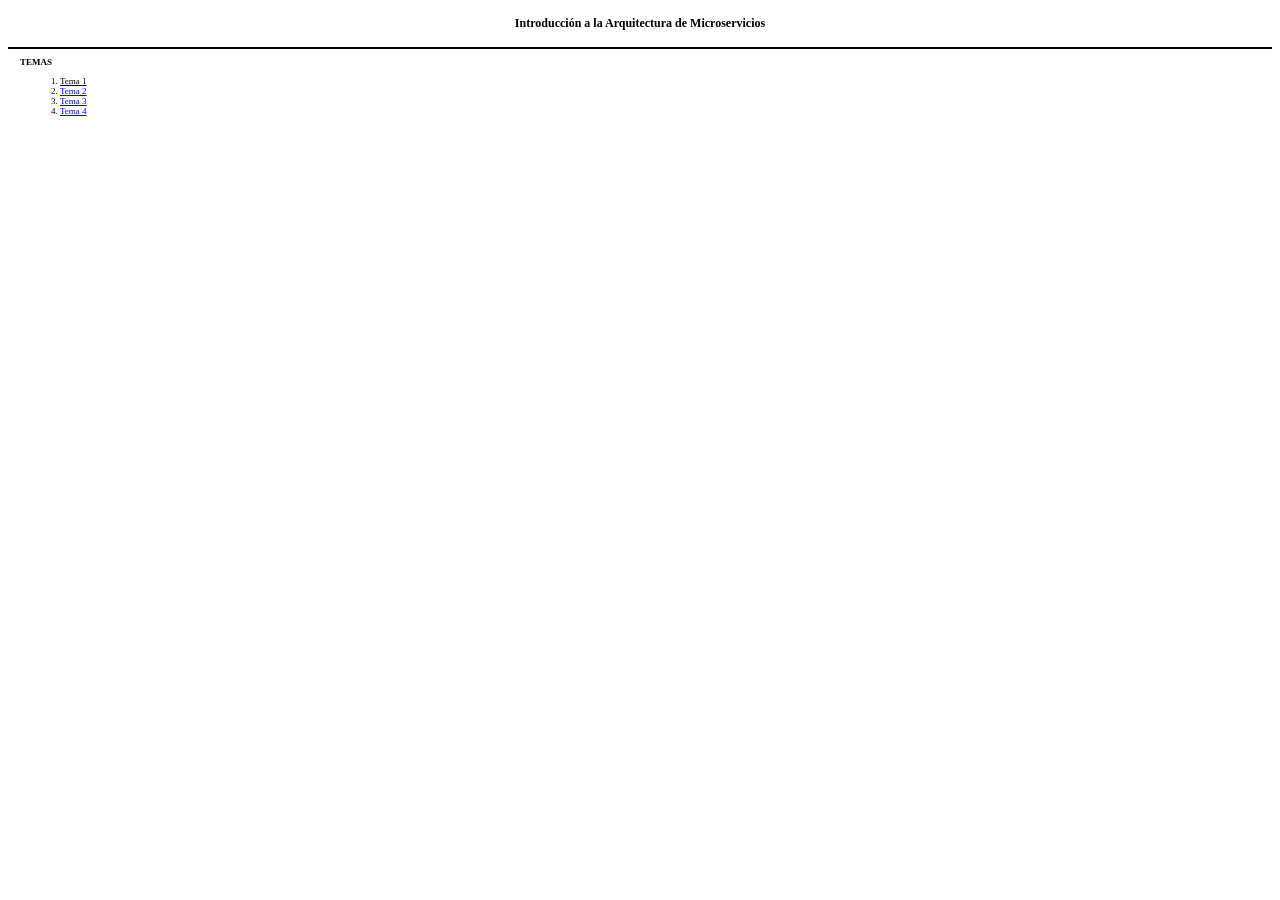
==== index.html @ 933d82dc "avance tarea pagina web" ====
<!DOCTYPE html>
<html lang="en">
<head>
    <meta charset="UTF-8">
    <meta name="viewport" content="width=device-width, initial-scale=1.0">
    <link rel="stylesheet" href="style.css">
    <title>Tarea 2026</title>
</head>
<body>

    <header>
        <h1> Introducción a la Arquitectura de Microservicios </h1>

        <hr>
        <div>
            <h2> TEMAS</h2>

        <ol class="temas-referencia" >
            <li>
                <a style="color: black;" href="tema1.html"> Tema 1 </a>
            </li> 
            <li>
                <a href="tema2.html"> Tema 2 </a>
            </li> 
            <li>
                <a href="tema3.html"> Tema 3 </a>
            </li> 
            <li>
                <a href="tema4.html"> Tema 4 </a>
            </li> 
        </ol>
        </div>
    </header>

    <section>

    </section>

    <footer>

    </footer>
    
</body>
</html>
---- style.css ----
*{
    background-color: white;
}

h1{
    font-size: 12px;
    text-align: center;
    color: #000000;
    padding: 8px;
}

hr{
    border: none;
    border-top: 2px solid #000000;
    width: auto;
}
div{
    padding-left: 12px;
}

h2{
    font-size: 9px;
}
.temas-referencia{
    font-size: 9px;
    
}
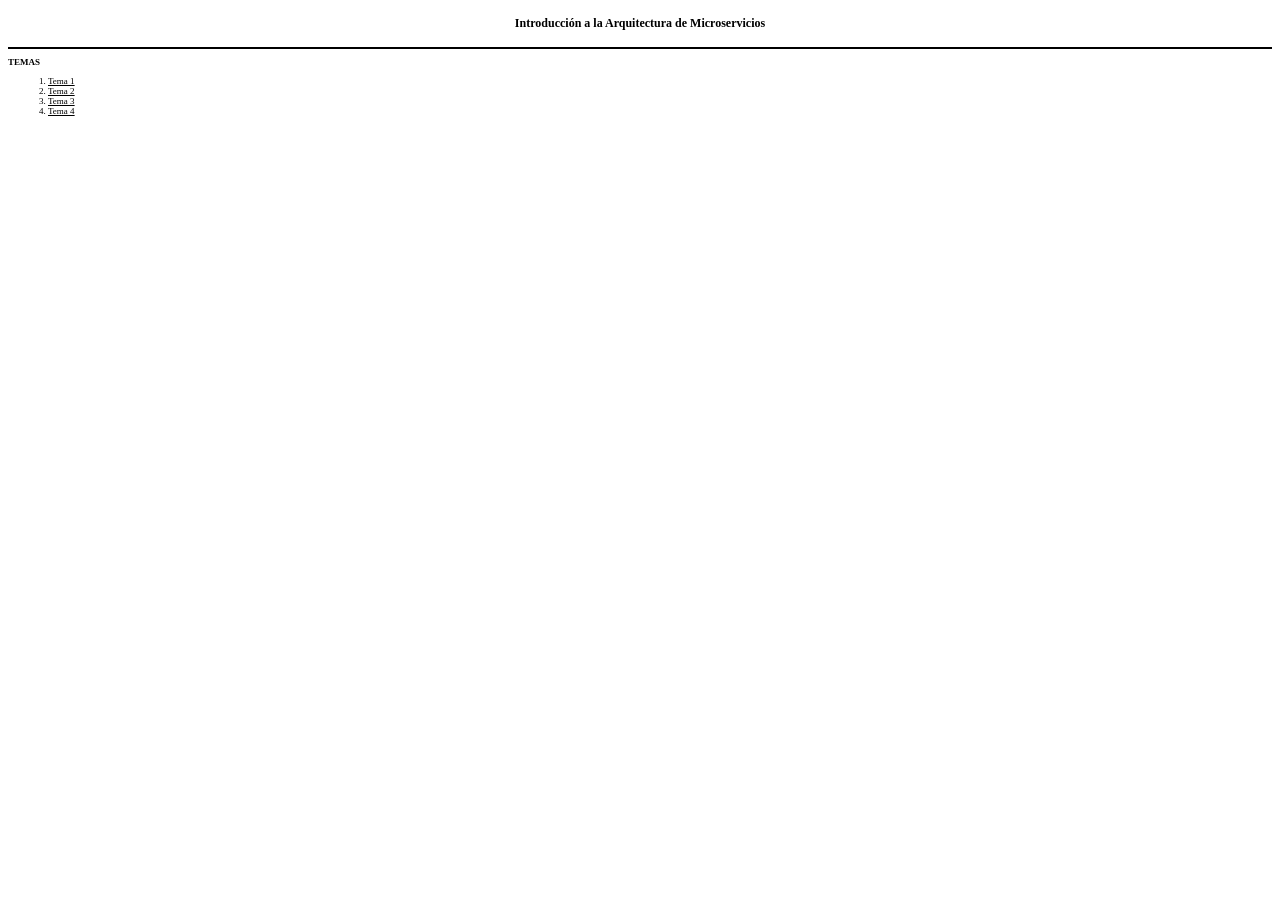
==== commit 746a9291: "Correcciones" ====
--- a/index.html
+++ b/index.html
@@ -12,8 +12,8 @@
         <h1> Introducción a la Arquitectura de Microservicios </h1>
 
         <hr>
-        <div>
-            <h2> TEMAS</h2>
+
+        <h2> TEMAS</h2>
 
         <ol class="temas-referencia" >
             <li>
@@ -29,7 +29,6 @@
                 <a href="tema4.html"> Tema 4 </a>
             </li> 
         </ol>
-        </div>
     </header>
 
     <section>
--- a/style.css
+++ b/style.css
@@ -14,10 +14,12 @@
     border-top: 2px solid #000000;
     width: auto;
 }
-div{
-    padding-left: 12px;
+
+a{
+    color: black;
+    font-size: 9px;
+
 }
-
 h2{
     font-size: 9px;
 }
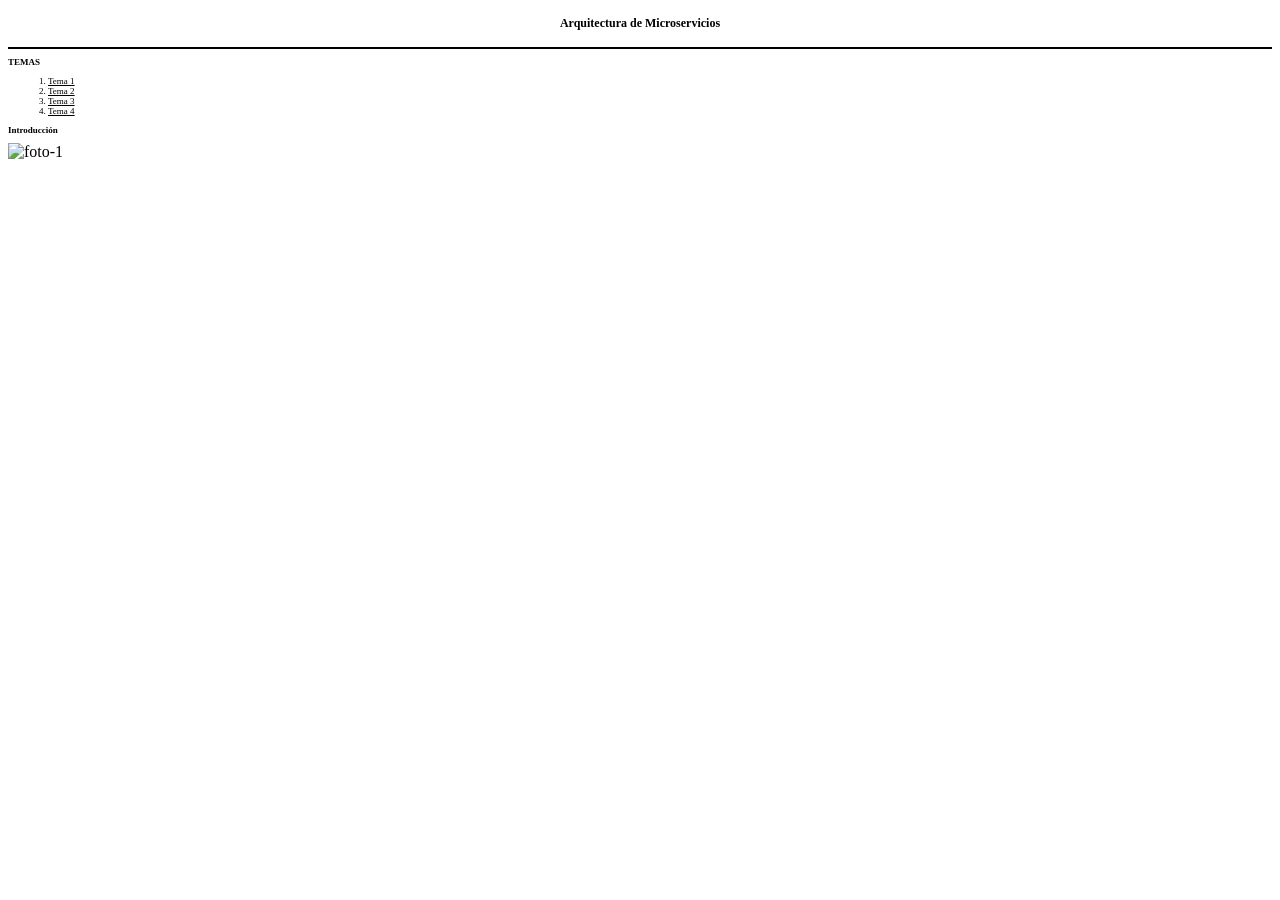
==== commit 08198ec8: "Imagen agregada" ====
--- a/index.html
+++ b/index.html
@@ -9,7 +9,7 @@
 <body>
 
     <header>
-        <h1> Introducción a la Arquitectura de Microservicios </h1>
+        <h1> Arquitectura de Microservicios </h1>
 
         <hr>
 
@@ -30,7 +30,9 @@
             </li> 
         </ol>
     </header>
-
+        <h2> Introducción</h2>
+        <img src="https://encrypted-tbn0.gstatic.com/images?q=tbn:ANd9GcTnr-lJ0HjJOdTSdU3hiotZPaG0D5UJHLPTtQc1DZ_OHXsdGyqvBc3YLzEc&s=10" alt="foto-1">
+        <p></p>
     <section>
 
     </section>
--- a/style.css
+++ b/style.css
@@ -26,4 +26,10 @@
 .temas-referencia{
     font-size: 9px;
     
+}
+
+img{
+    height: 35%;
+    width: 35%;
+
 }
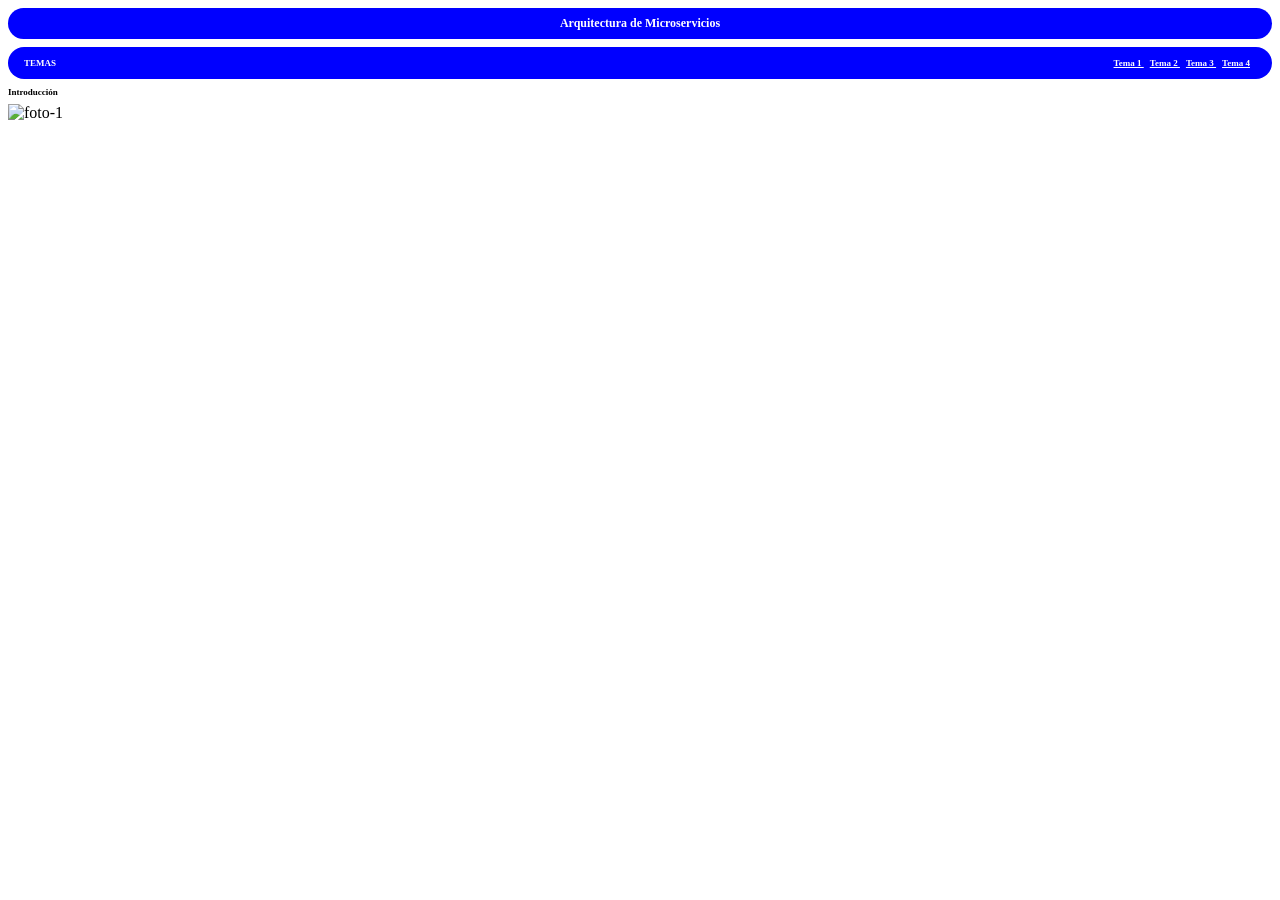
==== commit 7c66d61c: "Mejorando estilo, no sigo más porque se va a morir mi laptop" ====
--- a/index.html
+++ b/index.html
@@ -9,27 +9,17 @@
 <body>
 
     <header>
-        <h1> Arquitectura de Microservicios </h1>
-
-        <hr>
-
-        <h2> TEMAS</h2>
-
-        <ol class="temas-referencia" >
-            <li>
-                <a style="color: black;" href="tema1.html"> Tema 1 </a>
-            </li> 
-            <li>
-                <a href="tema2.html"> Tema 2 </a>
-            </li> 
-            <li>
-                <a href="tema3.html"> Tema 3 </a>
-            </li> 
-            <li>
-                <a href="tema4.html"> Tema 4 </a>
-            </li> 
-        </ol>
+        <h1 style="background-color: transparent;"> Arquitectura de Microservicios </h1>
     </header>
+        <div class="indice-referencias">
+            <h2 class="titulo-indice"> TEMAS</h2>
+            <div class="referencias">
+                <a class="referencias" href="tema1.html"> Tema 1 </a>
+                <a class="referencias" href="tema2.html"> Tema 2 </a>
+                <a class="referencias" href="tema3.html"> Tema 3 </a>
+                <a class="referencias" href="tema4.html"> Tema 4 </a>
+            </div>
+        </div>
         <h2> Introducción</h2>
         <img src="https://encrypted-tbn0.gstatic.com/images?q=tbn:ANd9GcTnr-lJ0HjJOdTSdU3hiotZPaG0D5UJHLPTtQc1DZ_OHXsdGyqvBc3YLzEc&s=10" alt="foto-1">
         <p></p>
--- a/style.css
+++ b/style.css
@@ -2,31 +2,55 @@
     background-color: white;
 }
 
+header{
+    background-color: blue; 
+    border-radius: 25px;
+}
 h1{
     font-size: 12px;
     text-align: center;
-    color: #000000;
+    color: #ffffff;
     padding: 8px;
+    background-color: transparent;
+
 }
 
+.indice-referencias{
+    display: flex;
+    align-items: center;
+    height:0px;
+    background-color: blue;
+    padding: 16px;
+    color: #ffffff;
+    border-radius: 25px;
+    
+}
+
+.titulo-indice{
+    background-color: transparent;
+    text-align: left;
+
+}
+
+.referencias{
+    font-weight: bold;
+    width:100%;
+    text-align: right;
+    padding: 3px;
+    font-size: 9px;
+    background-color: transparent;
+    color: #ffffff;
+}
 hr{
     border: none;
     border-top: 2px solid #000000;
     width: auto;
 }
 
-a{
-    color: black;
-    font-size: 9px;
-
-}
 h2{
     font-size: 9px;
 }
-.temas-referencia{
-    font-size: 9px;
-    
-}
+
 
 img{
     height: 35%;
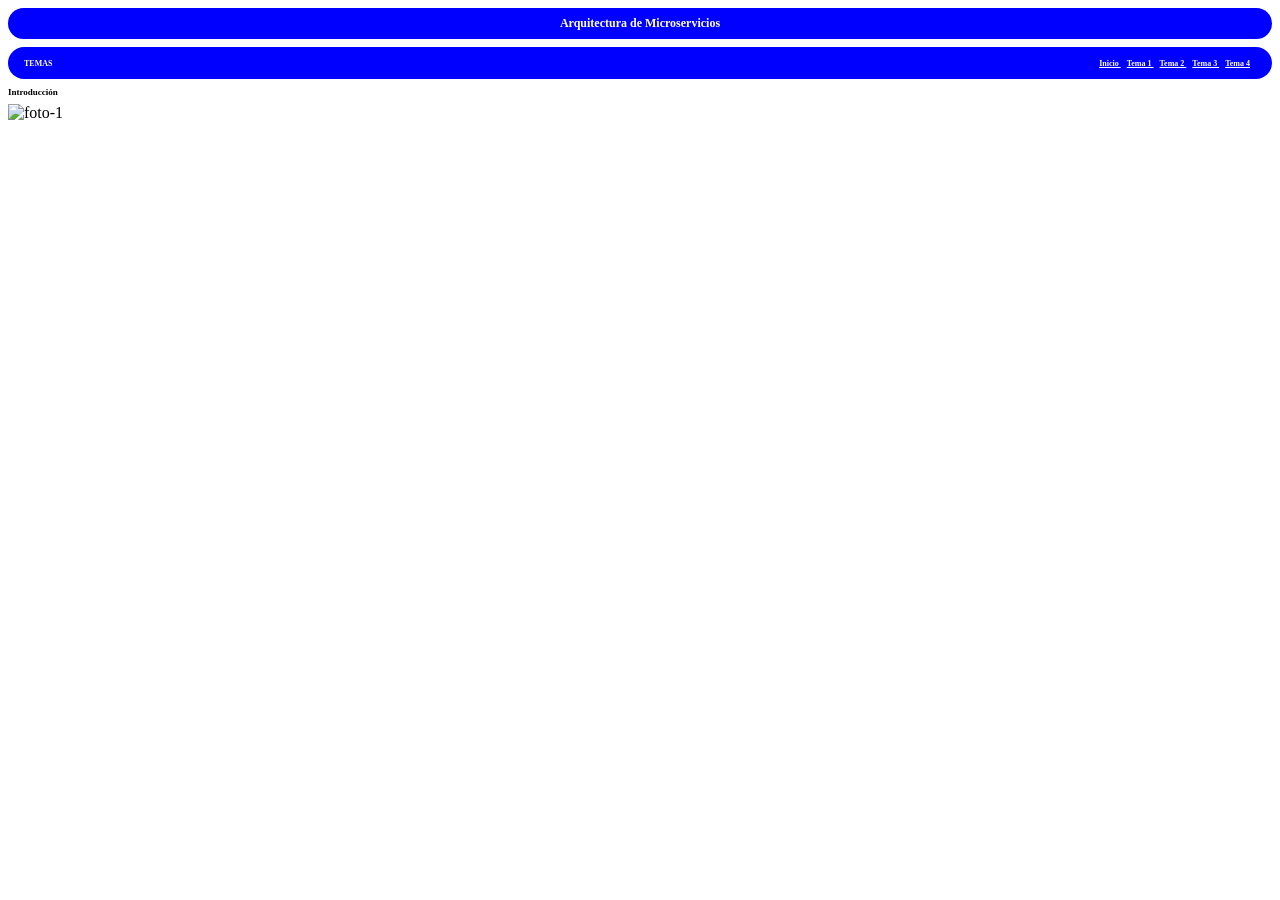
==== commit e7120614: "finalizacion de la barra de menu" ====
--- a/index.html
+++ b/index.html
@@ -14,6 +14,7 @@
         <div class="indice-referencias">
             <h2 class="titulo-indice"> TEMAS</h2>
             <div class="referencias">
+                <a class="referencias" href="index.html"> Inicio </a>
                 <a class="referencias" href="tema1.html"> Tema 1 </a>
                 <a class="referencias" href="tema2.html"> Tema 2 </a>
                 <a class="referencias" href="tema3.html"> Tema 3 </a>
@@ -22,7 +23,6 @@
         </div>
         <h2> Introducción</h2>
         <img src="https://encrypted-tbn0.gstatic.com/images?q=tbn:ANd9GcTnr-lJ0HjJOdTSdU3hiotZPaG0D5UJHLPTtQc1DZ_OHXsdGyqvBc3YLzEc&s=10" alt="foto-1">
-        <p></p>
     <section>
 
     </section>
--- a/style.css
+++ b/style.css
@@ -29,6 +29,7 @@
 .titulo-indice{
     background-color: transparent;
     text-align: left;
+    font-size: 8px;
 
 }
 
@@ -37,7 +38,7 @@
     width:100%;
     text-align: right;
     padding: 3px;
-    font-size: 9px;
+    font-size: 8px;
     background-color: transparent;
     color: #ffffff;
 }
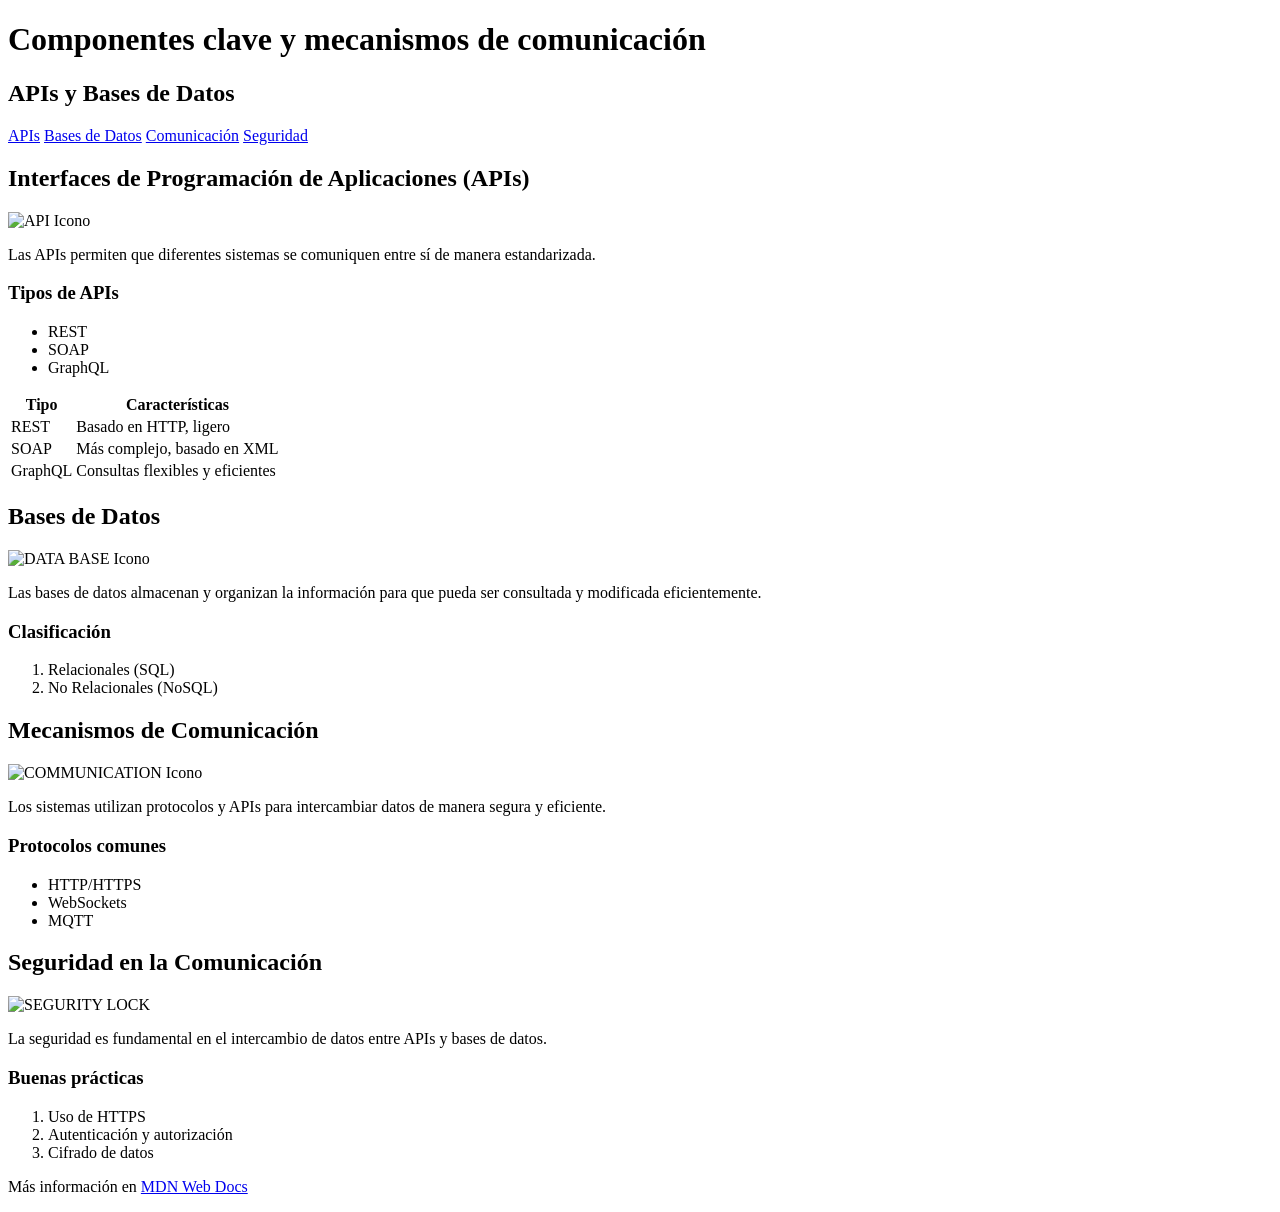
==== commit d06d18ce: "Fuck, todo lo hicieron con IA" ====
--- a/index.html
+++ b/index.html
@@ -1,35 +1,82 @@
 <!DOCTYPE html>
-<html lang="en">
+<html lang="es">
 <head>
-    <meta charset="UTF-8">
-    <meta name="viewport" content="width=device-width, initial-scale=1.0">
-    <link rel="stylesheet" href="style.css">
-    <title>Tarea 2026</title>
+  <meta charset="UTF-8">
+  <title>APIs y Bases de Datos</title>
+  <script src="script.js"></script>
 </head>
 <body>
+  <h1>Componentes clave y mecanismos de comunicación</h1>
+  <h2>APIs y Bases de Datos</h2>
 
-    <header>
-        <h1 style="background-color: transparent;"> Arquitectura de Microservicios </h1>
-    </header>
-        <div class="indice-referencias">
-            <h2 class="titulo-indice"> TEMAS</h2>
-            <div class="referencias">
-                <a class="referencias" href="index.html"> Inicio </a>
-                <a class="referencias" href="tema1.html"> Tema 1 </a>
-                <a class="referencias" href="tema2.html"> Tema 2 </a>
-                <a class="referencias" href="tema3.html"> Tema 3 </a>
-                <a class="referencias" href="tema4.html"> Tema 4 </a>
-            </div>
-        </div>
-        <h2> Introducción</h2>
-        <img src="https://encrypted-tbn0.gstatic.com/images?q=tbn:ANd9GcTnr-lJ0HjJOdTSdU3hiotZPaG0D5UJHLPTtQc1DZ_OHXsdGyqvBc3YLzEc&s=10" alt="foto-1">
-    <section>
+  <!-- Menú -->
+  <nav>
+    <a href="#apis">APIs</a>
+    <a href="#basesdedatos">Bases de Datos</a>
+    <a href="#comunicacion">Comunicación</a>
+    <a href="#seguridad">Seguridad</a>
+  </nav>
 
-    </section>
+  <!-- Sección APIs -->
+  <section id="apis">
+    <h2>Interfaces de Programación de Aplicaciones (APIs)</h2>
+    <img src="img/api.png" alt="API Icono">
+    <p>Las APIs permiten que diferentes sistemas se comuniquen entre sí de manera estandarizada.</p>
+    <h3>Tipos de APIs</h3>
+    <ul>
+      <li>REST</li>
+      <li>SOAP</li>
+      <li>GraphQL</li>
+    </ul>
+    <table>
+      <tr><th>Tipo</th><th>Características</th></tr>
+      <tr><td>REST</td><td>Basado en HTTP, ligero</td></tr>
+      <tr><td>SOAP</td><td>Más complejo, basado en XML</td></tr>
+      <tr><td>GraphQL</td><td>Consultas flexibles y eficientes</td></tr>
+    </table>
+  </section>
 
-    <footer>
+  <!-- Sección Bases de Datos -->
+  <section id="basesdedatos">
+    <h2>Bases de Datos</h2>
+    <img src="img/database.png" alt="DATA BASE Icono">
+    <p>Las bases de datos almacenan y organizan la información para que pueda ser consultada y modificada eficientemente.</p>
+    <h3>Clasificación</h3>
+    <ol>
+      <li>Relacionales (SQL)</li>
+      <li>No Relacionales (NoSQL)</li>
+    </ol>
+  </section>
 
-    </footer>
-    
+  <!-- Sección Comunicación -->
+  <section id="comunicacion">
+    <h2>Mecanismos de Comunicación</h2>
+    <img src="img/communication.png" alt="COMMUNICATION Icono">
+    <p>Los sistemas utilizan protocolos y APIs para intercambiar datos de manera segura y eficiente.</p>
+    <h3>Protocolos comunes</h3>
+    <ul>
+      <li>HTTP/HTTPS</li>
+      <li>WebSockets</li>
+      <li>MQTT</li>
+    </ul>
+  </section>
+
+  <!-- Sección Seguridad -->
+  <section id="seguridad">
+    <h2>Seguridad en la Comunicación</h2>
+    <img src="img/seguritylock.png" alt="SEGURITY LOCK">
+    <p>La seguridad es fundamental en el intercambio de datos entre APIs y bases de datos.</p>
+    <h3>Buenas prácticas</h3>
+    <ol>
+      <li>Uso de HTTPS</li>
+      <li>Autenticación y autorización</li>
+      <li>Cifrado de datos</li>
+    </ol>
+  </section>
+
+  <!-- Enlace externo -->
+  <footer>
+    <p>Más información en <a href="https://developer.mozilla.org/es/" target="_blank">MDN Web Docs</a></p>
+  </footer>
 </body>
 </html>
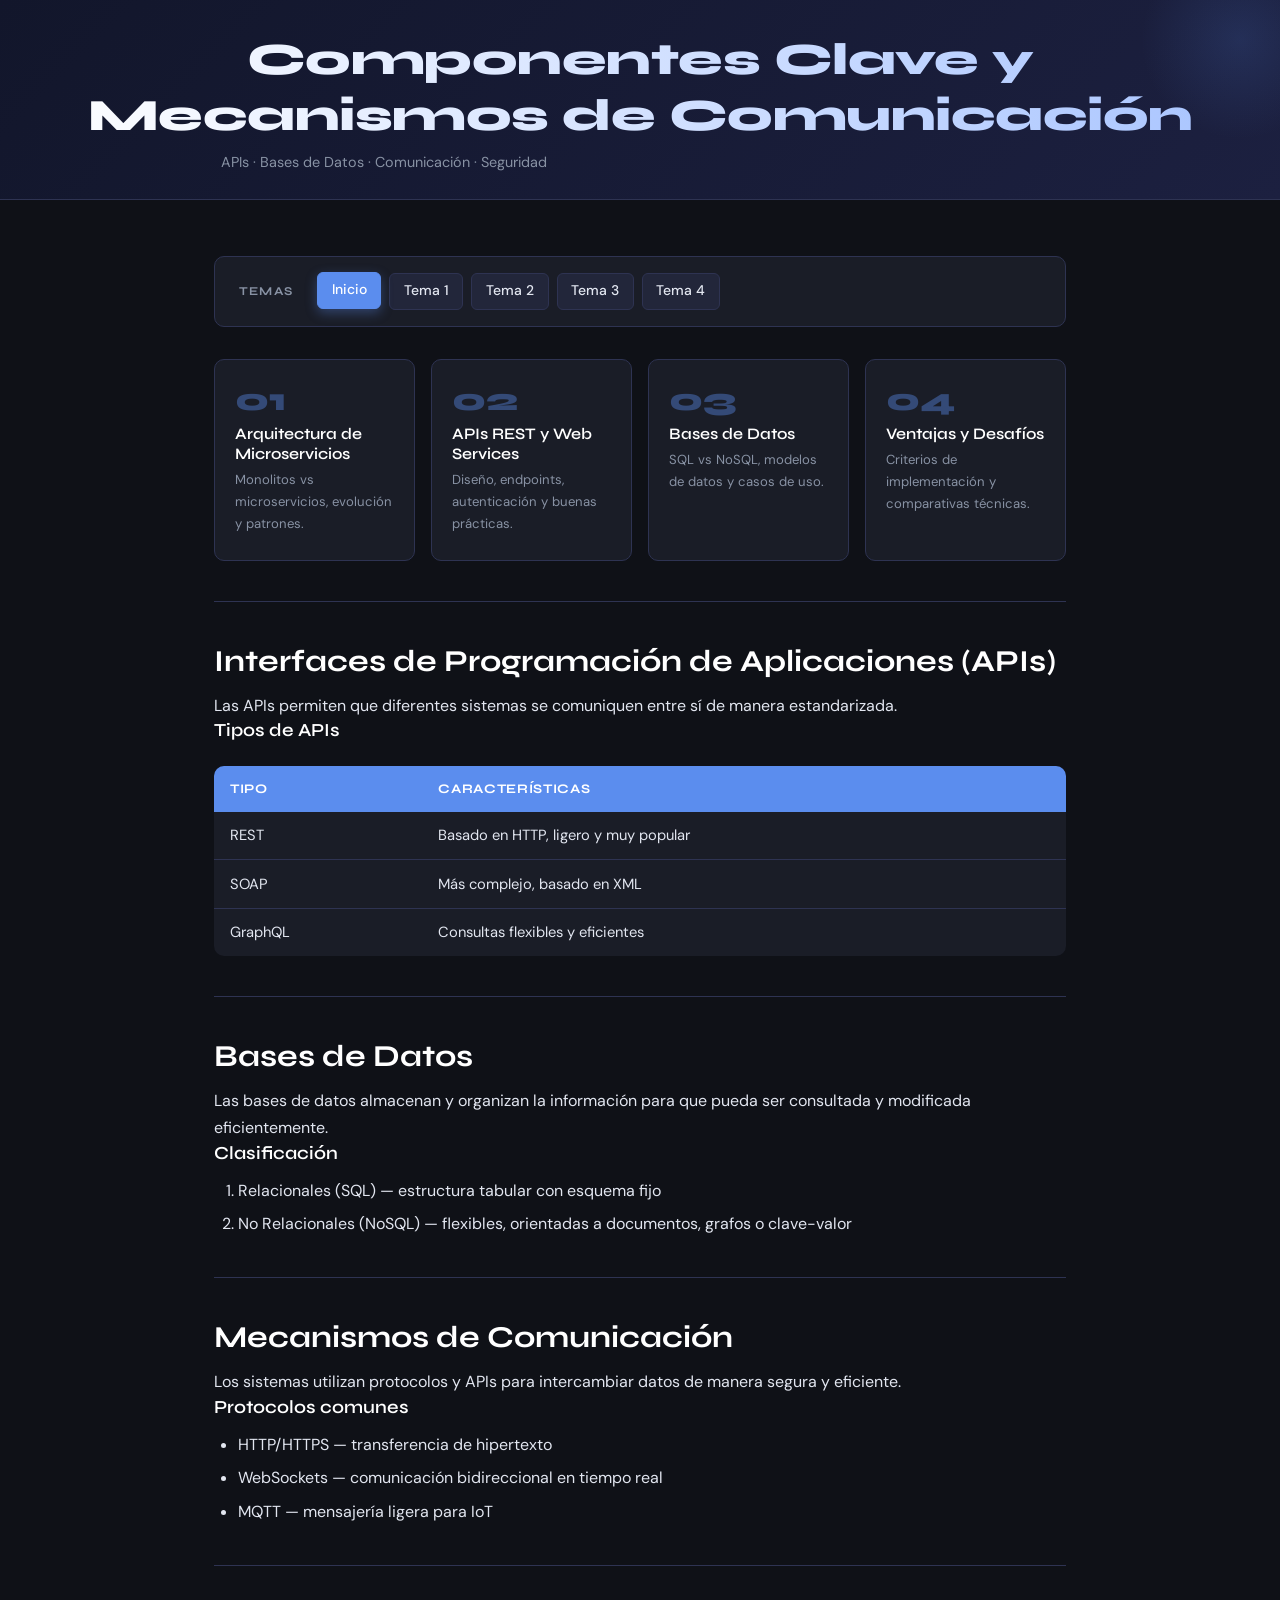
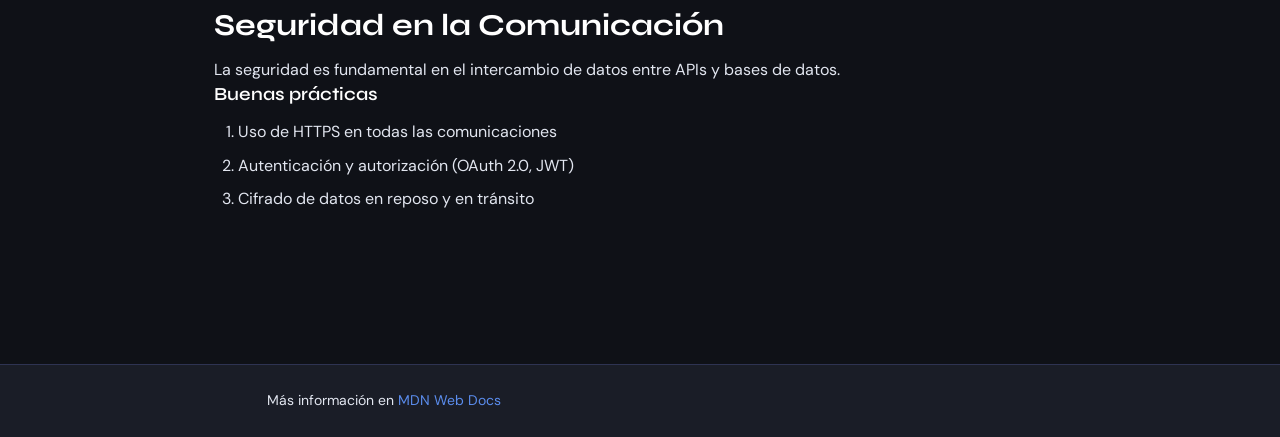
==== commit 82b88500: "la IA al maximo" ====
--- a/index.html
+++ b/index.html
@@ -2,81 +2,120 @@
 <html lang="es">
 <head>
   <meta charset="UTF-8">
+  <meta name="viewport" content="width=device-width, initial-scale=1.0">
   <title>APIs y Bases de Datos</title>
-  <script src="script.js"></script>
+  <link rel="preconnect" href="https://fonts.googleapis.com">
+  <link rel="preconnect" href="https://fonts.gstatic.com" crossorigin>
+  <link href="https://fonts.googleapis.com/css2?family=Syne:wght@400;700;800&family=DM+Sans:wght@400;500;600&display=swap" rel="stylesheet">
+  <link rel="stylesheet" href="style.css">
 </head>
 <body>
-  <h1>Componentes clave y mecanismos de comunicación</h1>
-  <h2>APIs y Bases de Datos</h2>
 
-  <!-- Menú -->
-  <nav>
-    <a href="#apis">APIs</a>
-    <a href="#basesdedatos">Bases de Datos</a>
-    <a href="#comunicacion">Comunicación</a>
-    <a href="#seguridad">Seguridad</a>
-  </nav>
+  <header>
+    <h1>Componentes Clave y Mecanismos de Comunicación</h1>
+    <p class="subtitulo">APIs · Bases de Datos · Comunicación · Seguridad</p>
+  </header>
 
-  <!-- Sección APIs -->
-  <section id="apis">
-    <h2>Interfaces de Programación de Aplicaciones (APIs)</h2>
-    <img src="img/api.png" alt="API Icono">
-    <p>Las APIs permiten que diferentes sistemas se comuniquen entre sí de manera estandarizada.</p>
-    <h3>Tipos de APIs</h3>
-    <ul>
-      <li>REST</li>
-      <li>SOAP</li>
-      <li>GraphQL</li>
-    </ul>
-    <table>
-      <tr><th>Tipo</th><th>Características</th></tr>
-      <tr><td>REST</td><td>Basado en HTTP, ligero</td></tr>
-      <tr><td>SOAP</td><td>Más complejo, basado en XML</td></tr>
-      <tr><td>GraphQL</td><td>Consultas flexibles y eficientes</td></tr>
-    </table>
-  </section>
+  <div class="page-wrapper">
 
-  <!-- Sección Bases de Datos -->
-  <section id="basesdedatos">
-    <h2>Bases de Datos</h2>
-    <img src="img/database.png" alt="DATA BASE Icono">
-    <p>Las bases de datos almacenan y organizan la información para que pueda ser consultada y modificada eficientemente.</p>
-    <h3>Clasificación</h3>
-    <ol>
-      <li>Relacionales (SQL)</li>
-      <li>No Relacionales (NoSQL)</li>
-    </ol>
-  </section>
+    <div class="indice-referencias">
+      <h2 class="titulo-indice">Temas</h2>
+      <div class="referencias">
+        <a class="referencias" href="index.html">Inicio</a>
+        <a class="referencias" href="tema1.html">Tema 1</a>
+        <a class="referencias" href="tema2.html">Tema 2</a>
+        <a class="referencias" href="tema3.html">Tema 3</a>
+        <a class="referencias" href="tema4.html">Tema 4</a>
+      </div>
+    </div>
 
-  <!-- Sección Comunicación -->
-  <section id="comunicacion">
-    <h2>Mecanismos de Comunicación</h2>
-    <img src="img/communication.png" alt="COMMUNICATION Icono">
-    <p>Los sistemas utilizan protocolos y APIs para intercambiar datos de manera segura y eficiente.</p>
-    <h3>Protocolos comunes</h3>
-    <ul>
-      <li>HTTP/HTTPS</li>
-      <li>WebSockets</li>
-      <li>MQTT</li>
-    </ul>
-  </section>
+    <div class="cards-grid">
+      <a href="tema1.html" class="topic-card">
+        <div class="num">01</div>
+        <h3>Arquitectura de Microservicios</h3>
+        <p>Monolitos vs microservicios, evolución y patrones.</p>
+      </a>
+      <a href="tema2.html" class="topic-card">
+        <div class="num">02</div>
+        <h3>APIs REST y Web Services</h3>
+        <p>Diseño, endpoints, autenticación y buenas prácticas.</p>
+      </a>
+      <a href="tema3.html" class="topic-card">
+        <div class="num">03</div>
+        <h3>Bases de Datos</h3>
+        <p>SQL vs NoSQL, modelos de datos y casos de uso.</p>
+      </a>
+      <a href="tema4.html" class="topic-card">
+        <div class="num">04</div>
+        <h3>Ventajas y Desafíos</h3>
+        <p>Criterios de implementación y comparativas técnicas.</p>
+      </a>
+    </div>
 
-  <!-- Sección Seguridad -->
-  <section id="seguridad">
-    <h2>Seguridad en la Comunicación</h2>
-    <img src="img/seguritylock.png" alt="SEGURITY LOCK">
-    <p>La seguridad es fundamental en el intercambio de datos entre APIs y bases de datos.</p>
-    <h3>Buenas prácticas</h3>
-    <ol>
-      <li>Uso de HTTPS</li>
-      <li>Autenticación y autorización</li>
-      <li>Cifrado de datos</li>
-    </ol>
-  </section>
+    <hr>
 
-  <!-- Enlace externo -->
+    <!-- Sección APIs -->
+    <section id="apis">
+      <h2>Interfaces de Programación de Aplicaciones (APIs)</h2>
+      <p>Las APIs permiten que diferentes sistemas se comuniquen entre sí de manera estandarizada.</p>
+      <h3>Tipos de APIs</h3>
+      <div class="tabla-wrapper">
+        <table>
+          <tr><th>Tipo</th><th>Características</th></tr>
+          <tr><td>REST</td><td>Basado en HTTP, ligero y muy popular</td></tr>
+          <tr><td>SOAP</td><td>Más complejo, basado en XML</td></tr>
+          <tr><td>GraphQL</td><td>Consultas flexibles y eficientes</td></tr>
+        </table>
+      </div>
+    </section>
+
+    <hr>
+
+    <!-- Sección Bases de Datos -->
+    <section id="basesdedatos">
+      <h2>Bases de Datos</h2>
+      <p>Las bases de datos almacenan y organizan la información para que pueda ser consultada y modificada eficientemente.</p>
+      <h3>Clasificación</h3>
+      <ol>
+        <li>Relacionales (SQL) — estructura tabular con esquema fijo</li>
+        <li>No Relacionales (NoSQL) — flexibles, orientadas a documentos, grafos o clave-valor</li>
+      </ol>
+    </section>
+
+    <hr>
+
+    <!-- Sección Comunicación -->
+    <section id="comunicacion">
+      <h2>Mecanismos de Comunicación</h2>
+      <p>Los sistemas utilizan protocolos y APIs para intercambiar datos de manera segura y eficiente.</p>
+      <h3>Protocolos comunes</h3>
+      <ul>
+        <li>HTTP/HTTPS — transferencia de hipertexto</li>
+        <li>WebSockets — comunicación bidireccional en tiempo real</li>
+        <li>MQTT — mensajería ligera para IoT</li>
+      </ul>
+    </section>
+
+    <hr>
+
+    <!-- Sección Seguridad -->
+    <section id="seguridad">
+      <h2>Seguridad en la Comunicación</h2>
+      <p>La seguridad es fundamental en el intercambio de datos entre APIs y bases de datos.</p>
+      <h3>Buenas prácticas</h3>
+      <ol>
+        <li>Uso de HTTPS en todas las comunicaciones</li>
+        <li>Autenticación y autorización (OAuth 2.0, JWT)</li>
+        <li>Cifrado de datos en reposo y en tránsito</li>
+      </ol>
+    </section>
+
+  </div>
+
   <footer>
     <p>Más información en <a href="https://developer.mozilla.org/es/" target="_blank">MDN Web Docs</a></p>
   </footer>
+
+  <script src="script.js"></script>
 </body>
 </html>
--- a/style.css
+++ b/style.css
@@ -0,0 +1,463 @@
+/* =============================================
+   VARIABLES Y RESET
+   ============================================= */
+:root {
+  --color-bg: #0f1117;
+  --color-surface: #1a1d27;
+  --color-surface2: #22263a;
+  --color-border: #2e3352;
+  --color-accent: #5b8dee;
+  --color-accent2: #7c5cbf;
+  --color-text: #e2e6f0;
+  --color-text-muted: #8892a4;
+  --color-heading: #ffffff;
+  --color-success: #4caf8a;
+  --color-warning: #e8a44a;
+  --font-display: 'Syne', sans-serif;
+  --font-body: 'DM Sans', sans-serif;
+  --radius: 10px;
+  --shadow: 0 4px 24px rgba(0,0,0,0.35);
+  --transition: 0.2s ease;
+}
+
+*, *::before, *::after { box-sizing: border-box; margin: 0; padding: 0; }
+
+html { scroll-behavior: smooth; }
+
+body {
+  font-family: var(--font-body);
+  background-color: var(--color-bg);
+  color: var(--color-text);
+  line-height: 1.7;
+  font-size: 1rem;
+}
+
+/* =============================================
+   TIPOGRAFÍA
+   ============================================= */
+h1, h2, h3, h4 {
+  font-family: var(--font-display);
+  color: var(--color-heading);
+  line-height: 1.25;
+}
+
+h1 { font-size: clamp(1.8rem, 4vw, 2.8rem); font-weight: 800; }
+h2 { font-size: clamp(1.3rem, 3vw, 1.9rem); font-weight: 700; margin-bottom: 0.75rem; }
+h3 { font-size: 1.15rem; font-weight: 600; margin-bottom: 0.5rem; }
+
+p { color: var(--color-text); max-width: 72ch; }
+
+a { color: var(--color-accent); text-decoration: none; transition: color var(--transition); }
+a:hover { color: #8ab4ff; }
+
+hr {
+  border: none;
+  border-top: 1px solid var(--color-border);
+  margin: 2.5rem 0;
+}
+
+/* =============================================
+   LAYOUT
+   ============================================= */
+.page-wrapper {
+  max-width: 900px;
+  margin: 0 auto;
+  padding: 2rem 1.5rem 4rem;
+}
+
+/* =============================================
+   HEADER
+   ============================================= */
+header {
+  background: linear-gradient(135deg, #12162b 0%, #1c2040 100%);
+  border-bottom: 1px solid var(--color-border);
+  padding: 2rem 1.5rem 1.5rem;
+  text-align: center;
+  position: relative;
+  overflow: hidden;
+}
+
+header::before {
+  content: '';
+  position: absolute;
+  top: -60px; right: -60px;
+  width: 200px; height: 200px;
+  background: radial-gradient(circle, rgba(91,141,238,0.15) 0%, transparent 70%);
+  border-radius: 50%;
+  pointer-events: none;
+}
+
+header h1 {
+  letter-spacing: -0.5px;
+  background: linear-gradient(90deg, #fff 0%, #a8c4ff 100%);
+  -webkit-background-clip: text;
+  -webkit-text-fill-color: transparent;
+  background-clip: text;
+}
+
+header .subtitulo {
+  color: var(--color-text-muted);
+  font-size: 0.9rem;
+  margin-top: 0.4rem;
+}
+
+/* =============================================
+   NAVBAR / ÍNDICE
+   ============================================= */
+.indice-referencias {
+  background-color: var(--color-surface);
+  border: 1px solid var(--color-border);
+  border-radius: var(--radius);
+  padding: 1rem 1.5rem;
+  margin: 1.5rem 0 2rem;
+  display: flex;
+  align-items: center;
+  gap: 1.5rem;
+  flex-wrap: wrap;
+}
+
+.titulo-indice {
+  font-family: var(--font-display);
+  font-size: 0.75rem;
+  font-weight: 700;
+  letter-spacing: 0.1em;
+  text-transform: uppercase;
+  color: var(--color-text-muted);
+  white-space: nowrap;
+  margin: 0;
+}
+
+.referencias {
+  display: flex;
+  gap: 0.5rem;
+  flex-wrap: wrap;
+}
+
+a.referencias {
+  display: inline-block;
+  padding: 0.35rem 0.85rem;
+  border-radius: 6px;
+  border: 1px solid var(--color-border);
+  background: var(--color-surface2);
+  color: var(--color-text);
+  font-size: 0.875rem;
+  font-weight: 500;
+  transition: all var(--transition);
+}
+
+a.referencias:hover,
+a.referencias.activo {
+  background: var(--color-accent);
+  border-color: var(--color-accent);
+  color: #fff;
+  transform: translateY(-1px);
+  box-shadow: 0 4px 12px rgba(91,141,238,0.35);
+}
+
+/* =============================================
+   SECCIONES
+   ============================================= */
+section {
+  margin-bottom: 2.5rem;
+}
+
+.intro-text {
+  background: var(--color-surface);
+  border-left: 3px solid var(--color-accent);
+  border-radius: 0 var(--radius) var(--radius) 0;
+  padding: 1.25rem 1.5rem;
+  margin-bottom: 1.5rem;
+}
+
+/* =============================================
+   IMÁGENES
+   ============================================= */
+img {
+  max-width: 100%;
+  height: auto;
+  border-radius: var(--radius);
+  border: 1px solid var(--color-border);
+  display: block;
+  margin: 1.25rem auto;
+}
+
+/* =============================================
+   LISTAS
+   ============================================= */
+ul, ol {
+  padding-left: 1.5rem;
+  margin: 0.75rem 0 1rem;
+}
+
+ul li, ol li {
+  margin-bottom: 0.4rem;
+  color: var(--color-text);
+}
+
+/* =============================================
+   TABLAS
+   ============================================= */
+.tabla-wrapper {
+  overflow-x: auto;
+  margin: 1.5rem 0;
+}
+
+table {
+  width: 100%;
+  border-collapse: collapse;
+  background: var(--color-surface);
+  border-radius: var(--radius);
+  overflow: hidden;
+  font-size: 0.92rem;
+}
+
+th {
+  background: var(--color-accent);
+  color: #fff;
+  padding: 0.75rem 1rem;
+  text-align: left;
+  font-family: var(--font-display);
+  font-size: 0.82rem;
+  letter-spacing: 0.05em;
+  text-transform: uppercase;
+}
+
+td {
+  padding: 0.7rem 1rem;
+  border-bottom: 1px solid var(--color-border);
+  color: var(--color-text);
+}
+
+tr:last-child td { border-bottom: none; }
+tr:hover td { background: var(--color-surface2); }
+
+/* =============================================
+   FILAS (fortalezas/debilidades)
+   ============================================= */
+.fila {
+  display: grid;
+  grid-template-columns: 1fr 1fr;
+  gap: 1rem;
+  margin: 1.25rem 0;
+}
+
+@media (max-width: 600px) {
+  .fila { grid-template-columns: 1fr; }
+}
+
+.card-feature {
+  background: var(--color-surface);
+  border: 1px solid var(--color-border);
+  border-radius: var(--radius);
+  padding: 1.25rem;
+}
+
+.card-feature h3 {
+  display: flex;
+  align-items: center;
+  justify-content: space-between;
+  gap: 0.5rem;
+  margin-bottom: 0;
+}
+
+/* =============================================
+   BOTONES
+   ============================================= */
+.menu-btn, .menu-btn2 {
+  background: var(--color-accent);
+  color: #fff;
+  border: none;
+  border-radius: 6px;
+  padding: 0.2rem 0.65rem;
+  font-size: 0.85rem;
+  font-weight: 700;
+  cursor: pointer;
+  transition: all var(--transition);
+  letter-spacing: 0.05em;
+}
+
+.menu-btn2 {
+  background: var(--color-accent2);
+}
+
+.menu-btn:hover { background: #3a6fd8; transform: scale(1.05); }
+.menu-btn2:hover { background: #6444a8; transform: scale(1.05); }
+
+/* =============================================
+   POPUPS
+   ============================================= */
+.popup, .popup2, .popup3, .popup4 {
+  display: none;
+  position: fixed;
+  inset: 0;
+  background: rgba(0,0,0,0.65);
+  backdrop-filter: blur(4px);
+  z-index: 1000;
+  align-items: center;
+  justify-content: center;
+}
+
+.popup.activo, .popup2.activo, .popup3.activo, .popup4.activo {
+  display: flex;
+}
+
+.popup-content, .popup-content2, .popup-content3, .popup-content4 {
+  background: var(--color-surface);
+  border: 1px solid var(--color-border);
+  border-radius: 12px;
+  padding: 2rem;
+  max-width: 480px;
+  width: 90%;
+  position: relative;
+  box-shadow: var(--shadow);
+  animation: popupIn 0.2s ease;
+}
+
+@keyframes popupIn {
+  from { transform: scale(0.9); opacity: 0; }
+  to   { transform: scale(1); opacity: 1; }
+}
+
+.close, .close2, .close3, .close4 {
+  position: absolute;
+  top: 0.75rem; right: 1rem;
+  font-size: 1.1rem;
+  cursor: pointer;
+  color: var(--color-text-muted);
+  font-weight: 700;
+  transition: color var(--transition);
+}
+
+.close:hover, .close2:hover, .close3:hover, .close4:hover {
+  color: var(--color-heading);
+}
+
+/* =============================================
+   MARQUESINA / BANNER FINAL
+   ============================================= */
+.marquesina {
+  background: var(--color-surface);
+  border: 1px solid var(--color-border);
+  border-radius: var(--radius);
+  padding: 1rem 1.5rem;
+  overflow: hidden;
+  margin-top: 2rem;
+}
+
+.marquesina p {
+  display: inline-block;
+  animation: scroll-left 18s linear infinite;
+  white-space: nowrap;
+  color: var(--color-accent);
+  font-weight: 600;
+  max-width: none;
+}
+
+@keyframes scroll-left {
+  from { transform: translateX(100%); }
+  to   { transform: translateX(-100%); }
+}
+
+/* =============================================
+   CARDS GRID (para index)
+   ============================================= */
+.cards-grid {
+  display: grid;
+  grid-template-columns: repeat(auto-fit, minmax(200px, 1fr));
+  gap: 1rem;
+  margin: 2rem 0;
+}
+
+.topic-card {
+  background: var(--color-surface);
+  border: 1px solid var(--color-border);
+  border-radius: var(--radius);
+  padding: 1.5rem 1.25rem;
+  transition: all var(--transition);
+  cursor: pointer;
+}
+
+.topic-card:hover {
+  border-color: var(--color-accent);
+  transform: translateY(-3px);
+  box-shadow: 0 8px 24px rgba(91,141,238,0.2);
+}
+
+.topic-card .num {
+  font-family: var(--font-display);
+  font-size: 2rem;
+  font-weight: 800;
+  color: var(--color-accent);
+  opacity: 0.4;
+  line-height: 1;
+  margin-bottom: 0.5rem;
+}
+
+.topic-card h3 {
+  font-size: 1rem;
+  margin-bottom: 0.3rem;
+}
+
+.topic-card p {
+  font-size: 0.82rem;
+  color: var(--color-text-muted);
+  max-width: none;
+}
+
+/* =============================================
+   FOOTER
+   ============================================= */
+footer {
+  background: var(--color-surface);
+  border-top: 1px solid var(--color-border);
+  padding: 1.5rem;
+  text-align: center;
+  color: var(--color-text-muted);
+  font-size: 0.875rem;
+  margin-top: 3rem;
+}
+
+footer a { color: var(--color-accent); }
+
+/* =============================================
+   NAV INDEX (nav simple de index.html)
+   ============================================= */
+nav {
+  display: flex;
+  gap: 0.75rem;
+  flex-wrap: wrap;
+  padding: 1rem 0;
+}
+
+nav a {
+  padding: 0.4rem 1rem;
+  border: 1px solid var(--color-border);
+  border-radius: 6px;
+  font-size: 0.9rem;
+  background: var(--color-surface);
+  color: var(--color-text);
+  transition: all var(--transition);
+}
+
+nav a:hover {
+  background: var(--color-accent);
+  border-color: var(--color-accent);
+  color: #fff;
+}
+
+/* =============================================
+   BLOQUE "unn" (layout imagen+texto)
+   ============================================= */
+.unn {
+  display: grid;
+  grid-template-columns: 1fr auto;
+  gap: 2rem;
+  align-items: start;
+}
+
+.unn img { max-width: 280px; }
+
+@media (max-width: 640px) {
+  .unn { grid-template-columns: 1fr; }
+  .unn img { max-width: 100%; }
+}
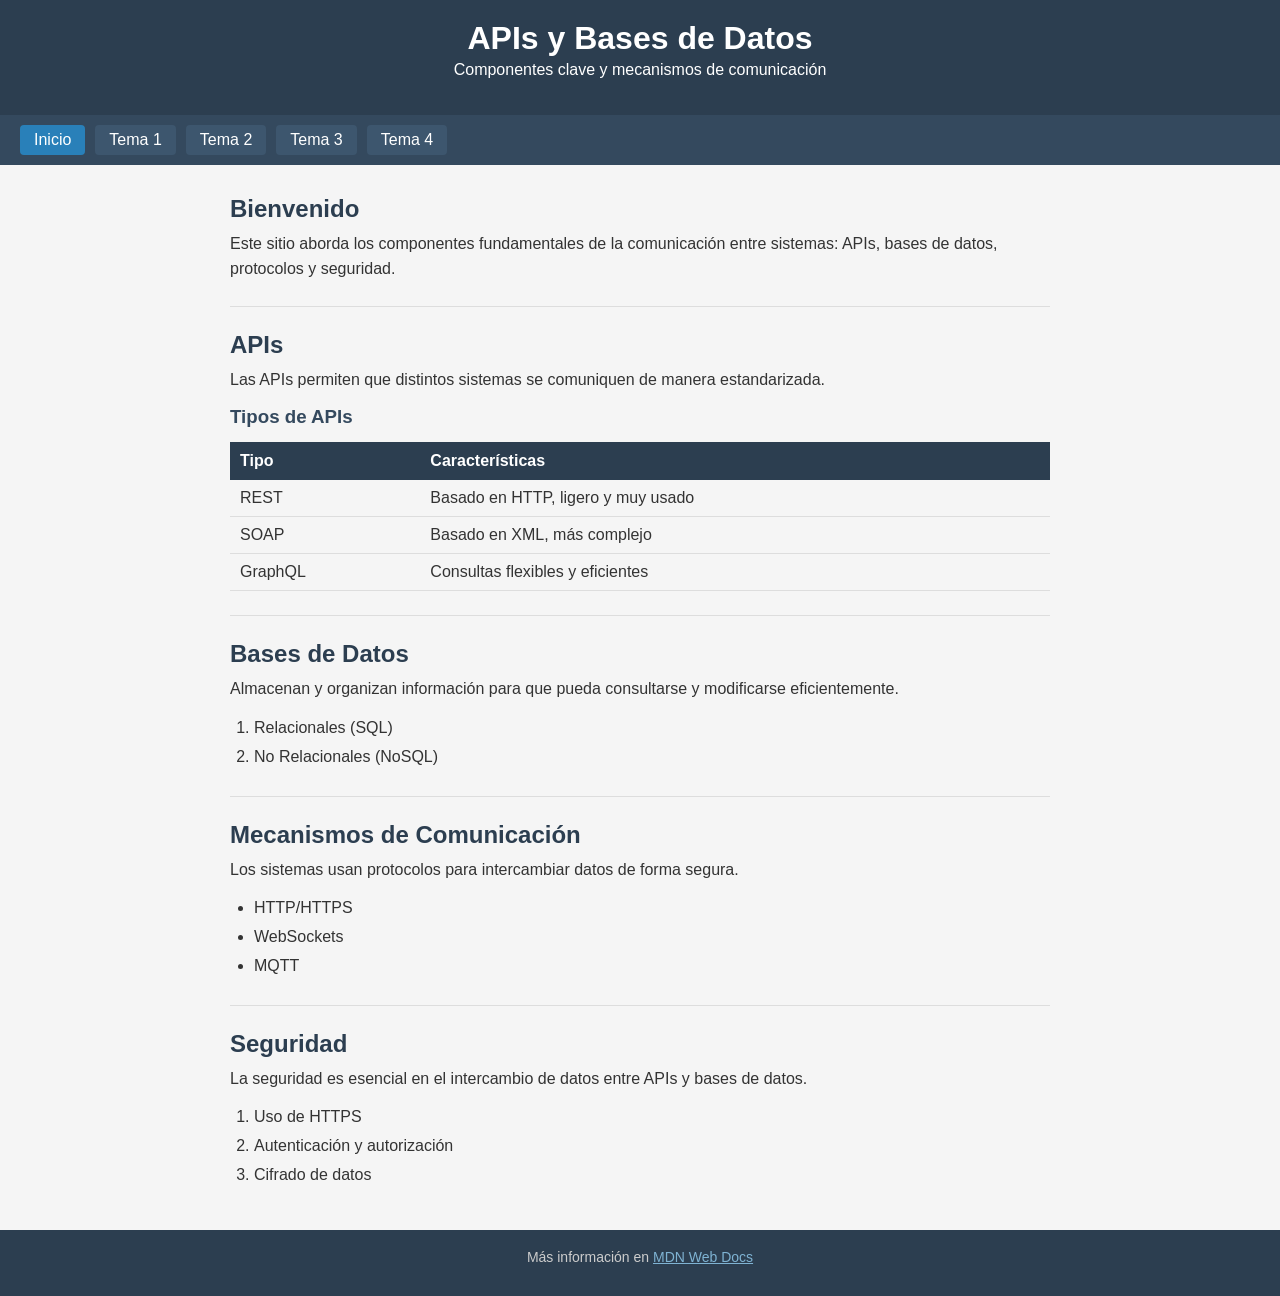
==== commit ec4684fc: "Mucho mejor" ====
--- a/index.html
+++ b/index.html
@@ -4,118 +4,73 @@
   <meta charset="UTF-8">
   <meta name="viewport" content="width=device-width, initial-scale=1.0">
   <title>APIs y Bases de Datos</title>
-  <link rel="preconnect" href="https://fonts.googleapis.com">
-  <link rel="preconnect" href="https://fonts.gstatic.com" crossorigin>
-  <link href="https://fonts.googleapis.com/css2?family=Syne:wght@400;700;800&family=DM+Sans:wght@400;500;600&display=swap" rel="stylesheet">
   <link rel="stylesheet" href="style.css">
 </head>
 <body>
 
-  <header>
-    <h1>Componentes Clave y Mecanismos de Comunicación</h1>
-    <p class="subtitulo">APIs · Bases de Datos · Comunicación · Seguridad</p>
-  </header>
+<header>
+  <h1>APIs y Bases de Datos</h1>
+  <p>Componentes clave y mecanismos de comunicación</p>
+</header>
 
-  <div class="page-wrapper">
+<nav>
+  <a href="index.html">Inicio</a>
+  <a href="tema1.html">Tema 1</a>
+  <a href="tema2.html">Tema 2</a>
+  <a href="tema3.html">Tema 3</a>
+  <a href="tema4.html">Tema 4</a>
+</nav>
 
-    <div class="indice-referencias">
-      <h2 class="titulo-indice">Temas</h2>
-      <div class="referencias">
-        <a class="referencias" href="index.html">Inicio</a>
-        <a class="referencias" href="tema1.html">Tema 1</a>
-        <a class="referencias" href="tema2.html">Tema 2</a>
-        <a class="referencias" href="tema3.html">Tema 3</a>
-        <a class="referencias" href="tema4.html">Tema 4</a>
-      </div>
-    </div>
+<main>
+  <h2>Bienvenido</h2>
+  <p>Este sitio aborda los componentes fundamentales de la comunicación entre sistemas: APIs, bases de datos, protocolos y seguridad.</p>
 
-    <div class="cards-grid">
-      <a href="tema1.html" class="topic-card">
-        <div class="num">01</div>
-        <h3>Arquitectura de Microservicios</h3>
-        <p>Monolitos vs microservicios, evolución y patrones.</p>
-      </a>
-      <a href="tema2.html" class="topic-card">
-        <div class="num">02</div>
-        <h3>APIs REST y Web Services</h3>
-        <p>Diseño, endpoints, autenticación y buenas prácticas.</p>
-      </a>
-      <a href="tema3.html" class="topic-card">
-        <div class="num">03</div>
-        <h3>Bases de Datos</h3>
-        <p>SQL vs NoSQL, modelos de datos y casos de uso.</p>
-      </a>
-      <a href="tema4.html" class="topic-card">
-        <div class="num">04</div>
-        <h3>Ventajas y Desafíos</h3>
-        <p>Criterios de implementación y comparativas técnicas.</p>
-      </a>
-    </div>
+  <hr>
 
-    <hr>
+  <h2>APIs</h2>
+  <p>Las APIs permiten que distintos sistemas se comuniquen de manera estandarizada.</p>
+  <h3>Tipos de APIs</h3>
+  <table>
+    <tr><th>Tipo</th><th>Características</th></tr>
+    <tr><td>REST</td><td>Basado en HTTP, ligero y muy usado</td></tr>
+    <tr><td>SOAP</td><td>Basado en XML, más complejo</td></tr>
+    <tr><td>GraphQL</td><td>Consultas flexibles y eficientes</td></tr>
+  </table>
 
-    <!-- Sección APIs -->
-    <section id="apis">
-      <h2>Interfaces de Programación de Aplicaciones (APIs)</h2>
-      <p>Las APIs permiten que diferentes sistemas se comuniquen entre sí de manera estandarizada.</p>
-      <h3>Tipos de APIs</h3>
-      <div class="tabla-wrapper">
-        <table>
-          <tr><th>Tipo</th><th>Características</th></tr>
-          <tr><td>REST</td><td>Basado en HTTP, ligero y muy popular</td></tr>
-          <tr><td>SOAP</td><td>Más complejo, basado en XML</td></tr>
-          <tr><td>GraphQL</td><td>Consultas flexibles y eficientes</td></tr>
-        </table>
-      </div>
-    </section>
+  <hr>
 
-    <hr>
+  <h2>Bases de Datos</h2>
+  <p>Almacenan y organizan información para que pueda consultarse y modificarse eficientemente.</p>
+  <ol>
+    <li>Relacionales (SQL)</li>
+    <li>No Relacionales (NoSQL)</li>
+  </ol>
 
-    <!-- Sección Bases de Datos -->
-    <section id="basesdedatos">
-      <h2>Bases de Datos</h2>
-      <p>Las bases de datos almacenan y organizan la información para que pueda ser consultada y modificada eficientemente.</p>
-      <h3>Clasificación</h3>
-      <ol>
-        <li>Relacionales (SQL) — estructura tabular con esquema fijo</li>
-        <li>No Relacionales (NoSQL) — flexibles, orientadas a documentos, grafos o clave-valor</li>
-      </ol>
-    </section>
+  <hr>
 
-    <hr>
+  <h2>Mecanismos de Comunicación</h2>
+  <p>Los sistemas usan protocolos para intercambiar datos de forma segura.</p>
+  <ul>
+    <li>HTTP/HTTPS</li>
+    <li>WebSockets</li>
+    <li>MQTT</li>
+  </ul>
 
-    <!-- Sección Comunicación -->
-    <section id="comunicacion">
-      <h2>Mecanismos de Comunicación</h2>
-      <p>Los sistemas utilizan protocolos y APIs para intercambiar datos de manera segura y eficiente.</p>
-      <h3>Protocolos comunes</h3>
-      <ul>
-        <li>HTTP/HTTPS — transferencia de hipertexto</li>
-        <li>WebSockets — comunicación bidireccional en tiempo real</li>
-        <li>MQTT — mensajería ligera para IoT</li>
-      </ul>
-    </section>
+  <hr>
 
-    <hr>
+  <h2>Seguridad</h2>
+  <p>La seguridad es esencial en el intercambio de datos entre APIs y bases de datos.</p>
+  <ol>
+    <li>Uso de HTTPS</li>
+    <li>Autenticación y autorización</li>
+    <li>Cifrado de datos</li>
+  </ol>
+</main>
 
-    <!-- Sección Seguridad -->
-    <section id="seguridad">
-      <h2>Seguridad en la Comunicación</h2>
-      <p>La seguridad es fundamental en el intercambio de datos entre APIs y bases de datos.</p>
-      <h3>Buenas prácticas</h3>
-      <ol>
-        <li>Uso de HTTPS en todas las comunicaciones</li>
-        <li>Autenticación y autorización (OAuth 2.0, JWT)</li>
-        <li>Cifrado de datos en reposo y en tránsito</li>
-      </ol>
-    </section>
+<footer>
+  <p>Más información en <a href="https://developer.mozilla.org/es/" target="_blank">MDN Web Docs</a></p>
+</footer>
 
-  </div>
-
-  <footer>
-    <p>Más información en <a href="https://developer.mozilla.org/es/" target="_blank">MDN Web Docs</a></p>
-  </footer>
-
-  <script src="script.js"></script>
+<script src="script.js"></script>
 </body>
 </html>
--- a/style.css
+++ b/style.css
@@ -1,463 +1,197 @@
-/* =============================================
-   VARIABLES Y RESET
-   ============================================= */
-:root {
-  --color-bg: #0f1117;
-  --color-surface: #1a1d27;
-  --color-surface2: #22263a;
-  --color-border: #2e3352;
-  --color-accent: #5b8dee;
-  --color-accent2: #7c5cbf;
-  --color-text: #e2e6f0;
-  --color-text-muted: #8892a4;
-  --color-heading: #ffffff;
-  --color-success: #4caf8a;
-  --color-warning: #e8a44a;
-  --font-display: 'Syne', sans-serif;
-  --font-body: 'DM Sans', sans-serif;
-  --radius: 10px;
-  --shadow: 0 4px 24px rgba(0,0,0,0.35);
-  --transition: 0.2s ease;
+* {
+  margin: 0;
+  padding: 0;
+  box-sizing: border-box;
 }
 
-*, *::before, *::after { box-sizing: border-box; margin: 0; padding: 0; }
-
-html { scroll-behavior: smooth; }
-
 body {
-  font-family: var(--font-body);
-  background-color: var(--color-bg);
-  color: var(--color-text);
-  line-height: 1.7;
-  font-size: 1rem;
+  font-family: Arial, sans-serif;
+  background-color: #f5f5f5;
+  color: #333;
 }
 
-/* =============================================
-   TIPOGRAFÍA
-   ============================================= */
-h1, h2, h3, h4 {
-  font-family: var(--font-display);
-  color: var(--color-heading);
-  line-height: 1.25;
+header {
+  background-color: #2c3e50;
+  color: white;
+  padding: 20px;
+  text-align: center;
 }
 
-h1 { font-size: clamp(1.8rem, 4vw, 2.8rem); font-weight: 800; }
-h2 { font-size: clamp(1.3rem, 3vw, 1.9rem); font-weight: 700; margin-bottom: 0.75rem; }
-h3 { font-size: 1.15rem; font-weight: 600; margin-bottom: 0.5rem; }
+nav {
+  background-color: #34495e;
+  padding: 10px 20px;
+  display: flex;
+  gap: 10px;
+  flex-wrap: wrap;
+}
 
-p { color: var(--color-text); max-width: 72ch; }
+nav a {
+  color: white;
+  text-decoration: none;
+  padding: 6px 14px;
+  border-radius: 4px;
+  background-color: #3d566e;
+}
 
-a { color: var(--color-accent); text-decoration: none; transition: color var(--transition); }
-a:hover { color: #8ab4ff; }
+nav a:hover, nav a.activo {
+  background-color: #2980b9;
+}
+
+main {
+  max-width: 860px;
+  margin: 30px auto;
+  padding: 0 20px;
+}
+
+h2 {
+  margin: 20px 0 8px;
+  color: #2c3e50;
+}
+
+h3 {
+  margin: 14px 0 6px;
+  color: #34495e;
+}
+
+p {
+  margin-bottom: 12px;
+  line-height: 1.6;
+}
+
+ul, ol {
+  margin: 8px 0 14px 24px;
+  line-height: 1.8;
+}
 
 hr {
   border: none;
-  border-top: 1px solid var(--color-border);
-  margin: 2.5rem 0;
+  border-top: 1px solid #ddd;
+  margin: 24px 0;
 }
 
-/* =============================================
-   LAYOUT
-   ============================================= */
-.page-wrapper {
-  max-width: 900px;
-  margin: 0 auto;
-  padding: 2rem 1.5rem 4rem;
-}
-
-/* =============================================
-   HEADER
-   ============================================= */
-header {
-  background: linear-gradient(135deg, #12162b 0%, #1c2040 100%);
-  border-bottom: 1px solid var(--color-border);
-  padding: 2rem 1.5rem 1.5rem;
-  text-align: center;
-  position: relative;
-  overflow: hidden;
-}
-
-header::before {
-  content: '';
-  position: absolute;
-  top: -60px; right: -60px;
-  width: 200px; height: 200px;
-  background: radial-gradient(circle, rgba(91,141,238,0.15) 0%, transparent 70%);
-  border-radius: 50%;
-  pointer-events: none;
-}
-
-header h1 {
-  letter-spacing: -0.5px;
-  background: linear-gradient(90deg, #fff 0%, #a8c4ff 100%);
-  -webkit-background-clip: text;
-  -webkit-text-fill-color: transparent;
-  background-clip: text;
-}
-
-header .subtitulo {
-  color: var(--color-text-muted);
-  font-size: 0.9rem;
-  margin-top: 0.4rem;
-}
-
-/* =============================================
-   NAVBAR / ÍNDICE
-   ============================================= */
-.indice-referencias {
-  background-color: var(--color-surface);
-  border: 1px solid var(--color-border);
-  border-radius: var(--radius);
-  padding: 1rem 1.5rem;
-  margin: 1.5rem 0 2rem;
-  display: flex;
-  align-items: center;
-  gap: 1.5rem;
-  flex-wrap: wrap;
-}
-
-.titulo-indice {
-  font-family: var(--font-display);
-  font-size: 0.75rem;
-  font-weight: 700;
-  letter-spacing: 0.1em;
-  text-transform: uppercase;
-  color: var(--color-text-muted);
-  white-space: nowrap;
-  margin: 0;
-}
-
-.referencias {
-  display: flex;
-  gap: 0.5rem;
-  flex-wrap: wrap;
-}
-
-a.referencias {
-  display: inline-block;
-  padding: 0.35rem 0.85rem;
-  border-radius: 6px;
-  border: 1px solid var(--color-border);
-  background: var(--color-surface2);
-  color: var(--color-text);
-  font-size: 0.875rem;
-  font-weight: 500;
-  transition: all var(--transition);
-}
-
-a.referencias:hover,
-a.referencias.activo {
-  background: var(--color-accent);
-  border-color: var(--color-accent);
-  color: #fff;
-  transform: translateY(-1px);
-  box-shadow: 0 4px 12px rgba(91,141,238,0.35);
-}
-
-/* =============================================
-   SECCIONES
-   ============================================= */
-section {
-  margin-bottom: 2.5rem;
-}
-
-.intro-text {
-  background: var(--color-surface);
-  border-left: 3px solid var(--color-accent);
-  border-radius: 0 var(--radius) var(--radius) 0;
-  padding: 1.25rem 1.5rem;
-  margin-bottom: 1.5rem;
-}
-
-/* =============================================
-   IMÁGENES
-   ============================================= */
 img {
   max-width: 100%;
-  height: auto;
-  border-radius: var(--radius);
-  border: 1px solid var(--color-border);
   display: block;
-  margin: 1.25rem auto;
-}
-
-/* =============================================
-   LISTAS
-   ============================================= */
-ul, ol {
-  padding-left: 1.5rem;
-  margin: 0.75rem 0 1rem;
-}
-
-ul li, ol li {
-  margin-bottom: 0.4rem;
-  color: var(--color-text);
-}
-
-/* =============================================
-   TABLAS
-   ============================================= */
-.tabla-wrapper {
-  overflow-x: auto;
-  margin: 1.5rem 0;
+  margin: 16px auto;
+  border-radius: 6px;
 }
 
 table {
   width: 100%;
   border-collapse: collapse;
-  background: var(--color-surface);
-  border-radius: var(--radius);
-  overflow: hidden;
-  font-size: 0.92rem;
+  margin: 14px 0;
 }
 
 th {
-  background: var(--color-accent);
-  color: #fff;
-  padding: 0.75rem 1rem;
+  background-color: #2c3e50;
+  color: white;
+  padding: 10px;
   text-align: left;
-  font-family: var(--font-display);
-  font-size: 0.82rem;
-  letter-spacing: 0.05em;
-  text-transform: uppercase;
 }
 
 td {
-  padding: 0.7rem 1rem;
-  border-bottom: 1px solid var(--color-border);
-  color: var(--color-text);
+  padding: 9px 10px;
+  border-bottom: 1px solid #ddd;
 }
 
-tr:last-child td { border-bottom: none; }
-tr:hover td { background: var(--color-surface2); }
+tr:hover td {
+  background-color: #f0f4f8;
+}
 
-/* =============================================
-   FILAS (fortalezas/debilidades)
-   ============================================= */
 .fila {
   display: grid;
   grid-template-columns: 1fr 1fr;
-  gap: 1rem;
-  margin: 1.25rem 0;
+  gap: 14px;
+  margin: 14px 0;
 }
 
-@media (max-width: 600px) {
-  .fila { grid-template-columns: 1fr; }
+.fila h3 {
+  background-color: #ecf0f1;
+  padding: 12px;
+  border-radius: 6px;
+  display: flex;
+  justify-content: space-between;
+  align-items: center;
 }
 
-.card-feature {
-  background: var(--color-surface);
-  border: 1px solid var(--color-border);
-  border-radius: var(--radius);
-  padding: 1.25rem;
+button {
+  background-color: #2980b9;
+  color: white;
+  border: none;
+  padding: 4px 10px;
+  border-radius: 4px;
+  cursor: pointer;
+  font-size: 13px;
 }
 
-.card-feature h3 {
-  display: flex;
-  align-items: center;
-  justify-content: space-between;
-  gap: 0.5rem;
-  margin-bottom: 0;
+button:hover {
+  background-color: #1f6a9a;
 }
 
-/* =============================================
-   BOTONES
-   ============================================= */
-.menu-btn, .menu-btn2 {
-  background: var(--color-accent);
-  color: #fff;
-  border: none;
-  border-radius: 6px;
-  padding: 0.2rem 0.65rem;
-  font-size: 0.85rem;
-  font-weight: 700;
-  cursor: pointer;
-  transition: all var(--transition);
-  letter-spacing: 0.05em;
-}
-
-.menu-btn2 {
-  background: var(--color-accent2);
-}
-
-.menu-btn:hover { background: #3a6fd8; transform: scale(1.05); }
-.menu-btn2:hover { background: #6444a8; transform: scale(1.05); }
-
-/* =============================================
-   POPUPS
-   ============================================= */
-.popup, .popup2, .popup3, .popup4 {
+.popup {
   display: none;
   position: fixed;
   inset: 0;
-  background: rgba(0,0,0,0.65);
-  backdrop-filter: blur(4px);
-  z-index: 1000;
+  background: rgba(0,0,0,0.5);
+  z-index: 100;
+  justify-content: center;
   align-items: center;
-  justify-content: center;
 }
 
-.popup.activo, .popup2.activo, .popup3.activo, .popup4.activo {
+.popup.activo {
   display: flex;
 }
 
-.popup-content, .popup-content2, .popup-content3, .popup-content4 {
-  background: var(--color-surface);
-  border: 1px solid var(--color-border);
-  border-radius: 12px;
-  padding: 2rem;
-  max-width: 480px;
+.popup-inner {
+  background: white;
+  padding: 24px;
+  border-radius: 8px;
+  max-width: 440px;
   width: 90%;
   position: relative;
-  box-shadow: var(--shadow);
-  animation: popupIn 0.2s ease;
 }
 
-@keyframes popupIn {
-  from { transform: scale(0.9); opacity: 0; }
-  to   { transform: scale(1); opacity: 1; }
+.popup-inner .cerrar {
+  position: absolute;
+  top: 10px;
+  right: 14px;
+  font-size: 18px;
+  cursor: pointer;
+  background: none;
+  color: #666;
+  padding: 0;
 }
 
-.close, .close2, .close3, .close4 {
-  position: absolute;
-  top: 0.75rem; right: 1rem;
-  font-size: 1.1rem;
-  cursor: pointer;
-  color: var(--color-text-muted);
-  font-weight: 700;
-  transition: color var(--transition);
+footer {
+  background-color: #2c3e50;
+  color: #ccc;
+  text-align: center;
+  padding: 16px;
+  margin-top: 40px;
+  font-size: 14px;
 }
 
-.close:hover, .close2:hover, .close3:hover, .close4:hover {
-  color: var(--color-heading);
+footer a {
+  color: #7fb3d3;
 }
 
-/* =============================================
-   MARQUESINA / BANNER FINAL
-   ============================================= */
 .marquesina {
-  background: var(--color-surface);
-  border: 1px solid var(--color-border);
-  border-radius: var(--radius);
-  padding: 1rem 1.5rem;
   overflow: hidden;
-  margin-top: 2rem;
+  background-color: #eaf4fb;
+  padding: 10px;
+  border-radius: 6px;
+  margin-top: 30px;
 }
 
 .marquesina p {
   display: inline-block;
-  animation: scroll-left 18s linear infinite;
   white-space: nowrap;
-  color: var(--color-accent);
-  font-weight: 600;
-  max-width: none;
+  animation: mover 16s linear infinite;
+  color: #2980b9;
+  font-weight: bold;
 }
 
-@keyframes scroll-left {
+@keyframes mover {
   from { transform: translateX(100%); }
   to   { transform: translateX(-100%); }
-}
-
-/* =============================================
-   CARDS GRID (para index)
-   ============================================= */
-.cards-grid {
-  display: grid;
-  grid-template-columns: repeat(auto-fit, minmax(200px, 1fr));
-  gap: 1rem;
-  margin: 2rem 0;
-}
-
-.topic-card {
-  background: var(--color-surface);
-  border: 1px solid var(--color-border);
-  border-radius: var(--radius);
-  padding: 1.5rem 1.25rem;
-  transition: all var(--transition);
-  cursor: pointer;
-}
-
-.topic-card:hover {
-  border-color: var(--color-accent);
-  transform: translateY(-3px);
-  box-shadow: 0 8px 24px rgba(91,141,238,0.2);
-}
-
-.topic-card .num {
-  font-family: var(--font-display);
-  font-size: 2rem;
-  font-weight: 800;
-  color: var(--color-accent);
-  opacity: 0.4;
-  line-height: 1;
-  margin-bottom: 0.5rem;
-}
-
-.topic-card h3 {
-  font-size: 1rem;
-  margin-bottom: 0.3rem;
-}
-
-.topic-card p {
-  font-size: 0.82rem;
-  color: var(--color-text-muted);
-  max-width: none;
-}
-
-/* =============================================
-   FOOTER
-   ============================================= */
-footer {
-  background: var(--color-surface);
-  border-top: 1px solid var(--color-border);
-  padding: 1.5rem;
-  text-align: center;
-  color: var(--color-text-muted);
-  font-size: 0.875rem;
-  margin-top: 3rem;
-}
-
-footer a { color: var(--color-accent); }
-
-/* =============================================
-   NAV INDEX (nav simple de index.html)
-   ============================================= */
-nav {
-  display: flex;
-  gap: 0.75rem;
-  flex-wrap: wrap;
-  padding: 1rem 0;
-}
-
-nav a {
-  padding: 0.4rem 1rem;
-  border: 1px solid var(--color-border);
-  border-radius: 6px;
-  font-size: 0.9rem;
-  background: var(--color-surface);
-  color: var(--color-text);
-  transition: all var(--transition);
-}
-
-nav a:hover {
-  background: var(--color-accent);
-  border-color: var(--color-accent);
-  color: #fff;
-}
-
-/* =============================================
-   BLOQUE "unn" (layout imagen+texto)
-   ============================================= */
-.unn {
-  display: grid;
-  grid-template-columns: 1fr auto;
-  gap: 2rem;
-  align-items: start;
-}
-
-.unn img { max-width: 280px; }
-
-@media (max-width: 640px) {
-  .unn { grid-template-columns: 1fr; }
-  .unn img { max-width: 100%; }
 }
